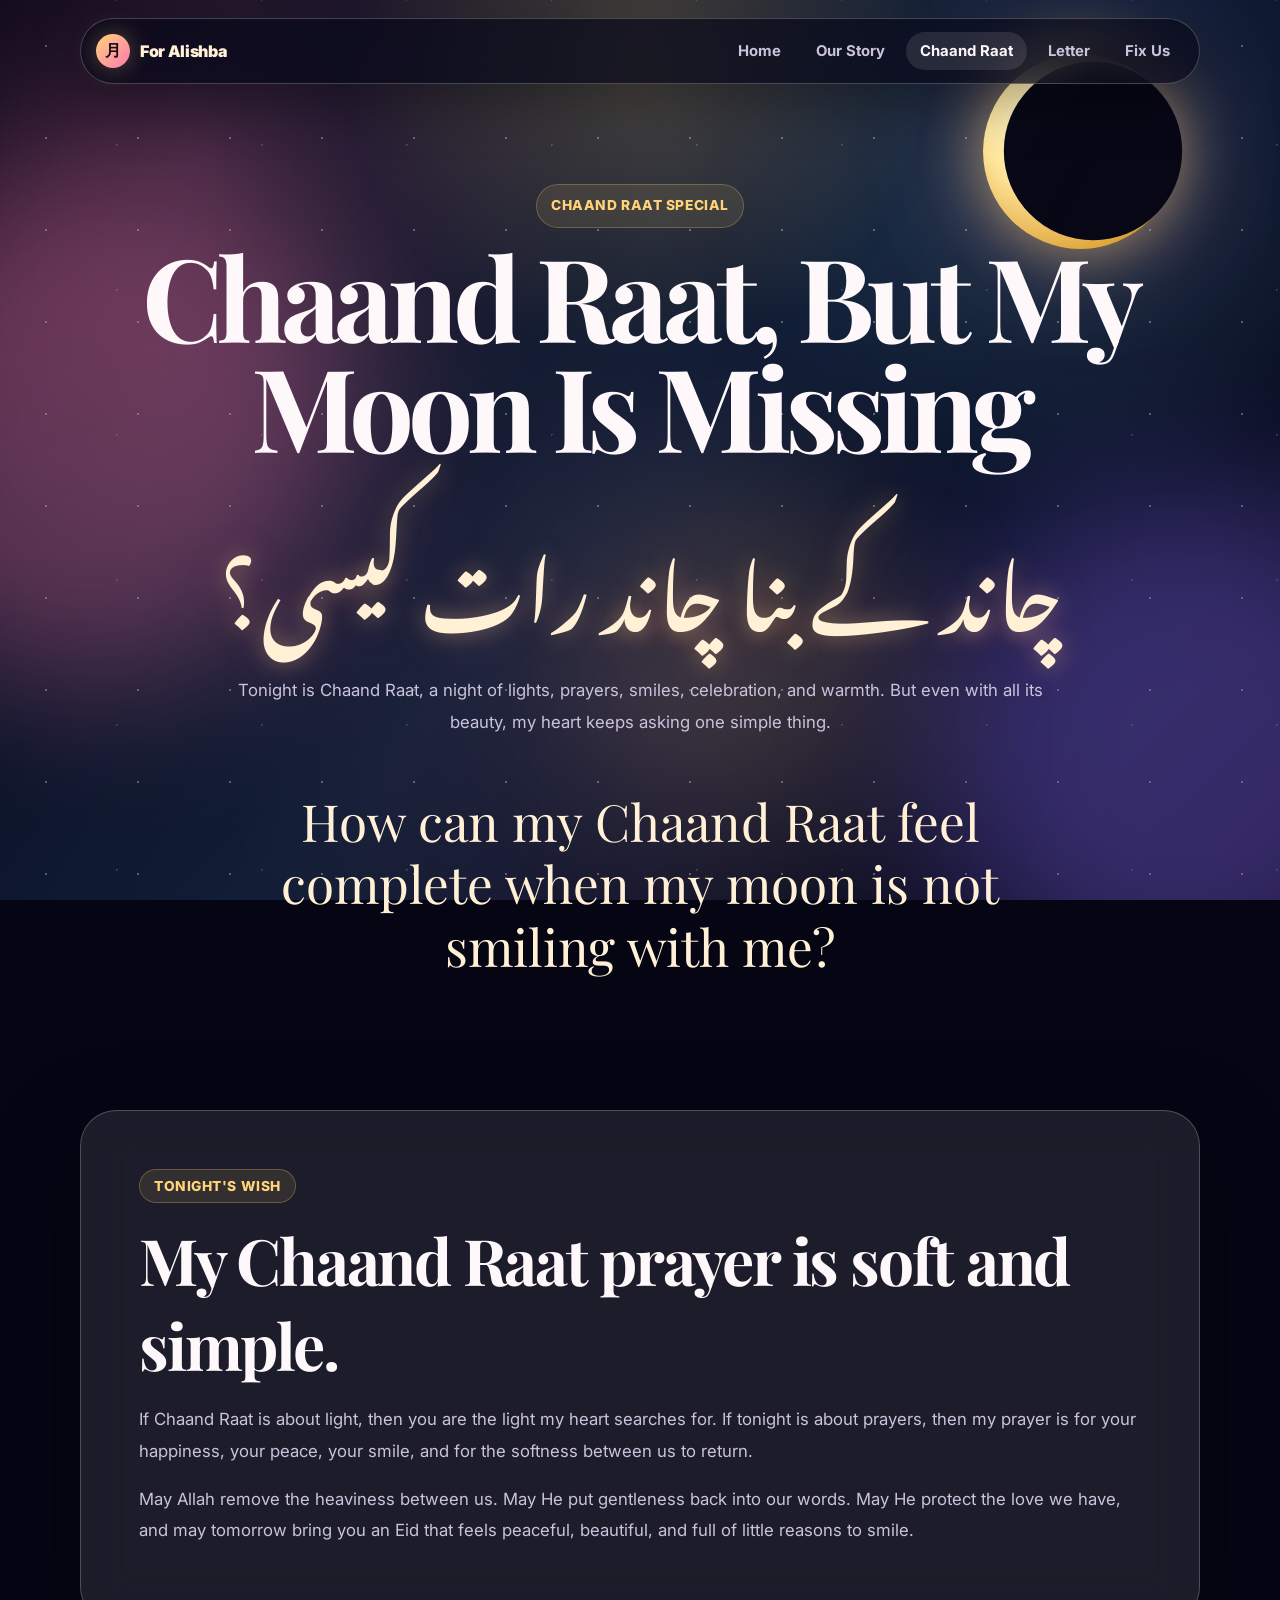
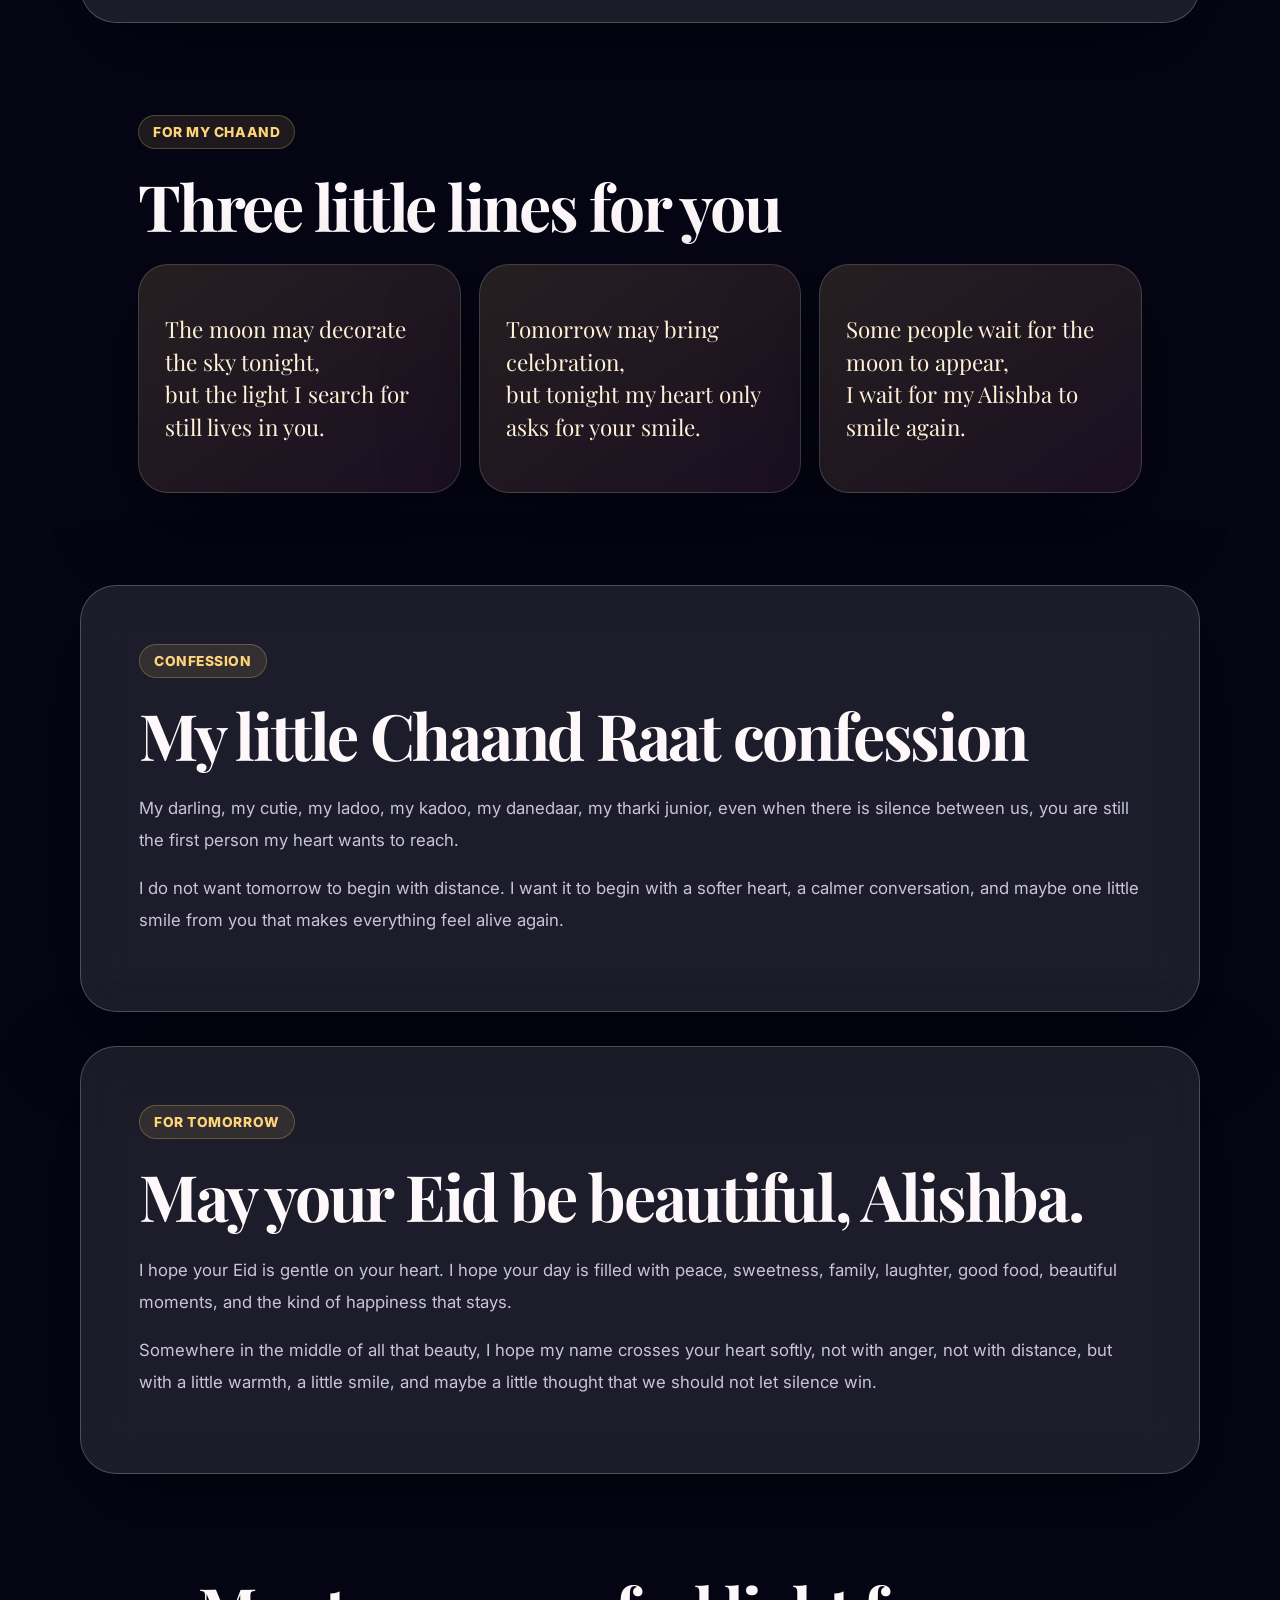
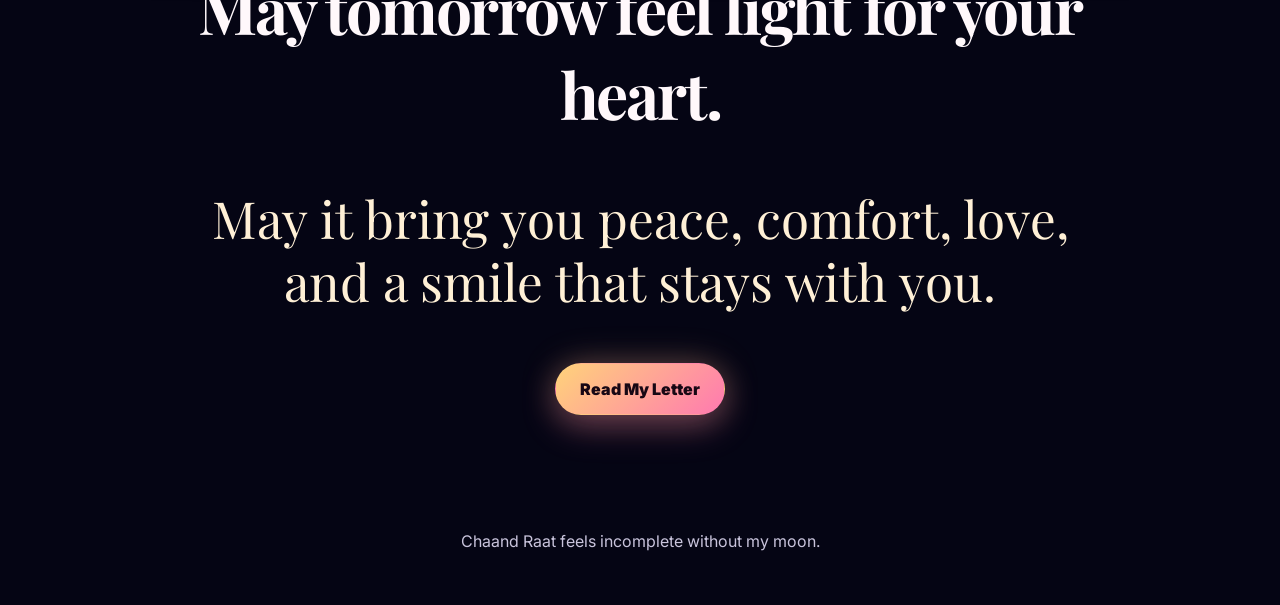
==== eid.html @ 57df5de3 "Add files via upload" ====
<!DOCTYPE html>
<html lang="en">
<head>
  <meta charset="UTF-8" />
  <meta name="viewport" content="width=device-width, initial-scale=1.0" />
  <title>Chaand Raat | For Alishba</title>
  <link rel="stylesheet" href="style.css" />
</head>
<body>
  <div class="animated-bg eid-bg" aria-hidden="true">
    <div class="moon eid-moon"></div>
    <div class="orb orb-one"></div>
    <div class="orb orb-two"></div>
    <div class="orb orb-three"></div>
    <div class="stars-layer"></div>
    <div class="floating-hearts"></div>
  </div>

  <header class="site-nav" id="siteNav">
    <a href="index.html" class="brand">
      <span class="brand-mark">月</span>
      <span>For Alishba</span>
    </a>

    <button class="nav-toggle" id="navToggle" aria-label="Open navigation" aria-expanded="false">
      <span></span>
      <span></span>
      <span></span>
    </button>

    <nav class="nav-links" id="navLinks">
      <a href="index.html">Home</a>
      <a href="story.html">Our Story</a>
      <a href="eid.html">Chaand Raat</a>
      <a href="letter.html">Letter</a>
      <a href="fix-us.html">Fix Us</a>
    </nav>
  </header>

  <main>
    <section class="page-hero center reveal">
      <p class="eyebrow">Chaand Raat Special</p>
      <h1>Chaand Raat, But My Moon Is Missing</h1>

      <p class="urdu-line large" dir="rtl">چاند کے بنا چاند رات کیسی؟</p>

      <p>
        Tonight is Chaand Raat, a night of lights, prayers, smiles, celebration, and warmth. But even with all its beauty, my heart keeps asking one simple thing.
      </p>

      <p class="big-line">
        How can my Chaand Raat feel complete when my moon is not smiling with me?
      </p>
    </section>

    <section class="section glass reveal">
      <div class="section-kicker">Tonight's wish</div>
      <h2>My Chaand Raat prayer is soft and simple.</h2>

      <p>
        If Chaand Raat is about light, then you are the light my heart searches for. If tonight is about prayers, then my prayer is for your happiness, your peace, your smile, and for the softness between us to return.
      </p>

      <p>
        May Allah remove the heaviness between us. May He put gentleness back into our words. May He protect the love we have, and may tomorrow bring you an Eid that feels peaceful, beautiful, and full of little reasons to smile.
      </p>
    </section>

    <section class="section reveal">
      <div class="section-kicker">For my chaand</div>
      <h2>Three little lines for you</h2>

      <div class="poetry-grid">
        <div class="poetry-card">
          <p>
            The moon may decorate the sky tonight,<br />
            but the light I search for still lives in you.
          </p>
        </div>

        <div class="poetry-card">
          <p>
            Tomorrow may bring celebration,<br />
            but tonight my heart only asks for your smile.
          </p>
        </div>

        <div class="poetry-card">
          <p>
            Some people wait for the moon to appear,<br />
            I wait for my Alishba to smile again.
          </p>
        </div>
      </div>
    </section>

    <section class="section glass reveal">
      <div class="section-kicker">Confession</div>
      <h2>My little Chaand Raat confession</h2>

      <p>
        My darling, my cutie, my ladoo, my kadoo, my danedaar, my tharki junior, even when there is silence between us, you are still the first person my heart wants to reach.
      </p>

      <p>
        I do not want tomorrow to begin with distance. I want it to begin with a softer heart, a calmer conversation, and maybe one little smile from you that makes everything feel alive again.
      </p>
    </section>

    <section class="section glass reveal">
      <div class="section-kicker">For tomorrow</div>
      <h2>May your Eid be beautiful, Alishba.</h2>

      <p>
        I hope your Eid is gentle on your heart. I hope your day is filled with peace, sweetness, family, laughter, good food, beautiful moments, and the kind of happiness that stays.
      </p>

      <p>
        Somewhere in the middle of all that beauty, I hope my name crosses your heart softly, not with anger, not with distance, but with a little warmth, a little smile, and maybe a little thought that we should not let silence win.
      </p>
    </section>

    <section class="section center reveal">
      <h2>May tomorrow feel light for your heart.</h2>
      <p class="big-line">
        May it bring you peace, comfort, love, and a smile that stays with you.
      </p>
      <a href="letter.html" class="btn primary">Read My Letter</a>
    </section>
  </main>

  <footer>
    Chaand Raat feels incomplete without my moon.
  </footer>

  <script src="script.js"></script>
</body>
</html>
---- style.css ----
@import url("https://fonts.googleapis.com/css2?family=Inter:wght@400;500;600;700;800;900&family=Playfair+Display:wght@600;700;800&family=Noto+Nastaliq+Urdu:wght@500;700&display=swap");

:root {
  --bg: #050514;
  --bg-soft: #111230;
  --text: #fff8fb;
  --muted: #c9c4dc;
  --pink: #ff79b0;
  --rose: #ff4f9a;
  --gold: #ffd37a;
  --cream: #fff0d6;
  --purple: #8d6cff;
  --aqua: #9df2ff;
  --glass: rgba(255, 255, 255, 0.095);
  --glass-strong: rgba(255, 255, 255, 0.145);
  --glass-border: rgba(255, 255, 255, 0.22);
  --shadow: 0 28px 90px rgba(0, 0, 0, 0.38);
}

* {
  box-sizing: border-box;
}

html {
  scroll-behavior: smooth;
}

body {
  margin: 0;
  min-height: 100vh;
  color: var(--text);
  background: var(--bg);
  font-family: "Inter", sans-serif;
  overflow-x: hidden;
}

body::-webkit-scrollbar {
  width: 10px;
}

body::-webkit-scrollbar-track {
  background: #080918;
}

body::-webkit-scrollbar-thumb {
  background: linear-gradient(var(--pink), var(--gold));
  border-radius: 999px;
}

a {
  color: inherit;
  text-decoration: none;
}

p {
  color: var(--muted);
  line-height: 1.88;
  font-size: 1.05rem;
}

h1,
h2,
h3 {
  margin: 0;
}

h1,
h2 {
  font-family: "Playfair Display", serif;
}

h1 {
  font-size: clamp(3rem, 9vw, 7.5rem);
  line-height: 0.95;
  letter-spacing: -0.055em;
}

h1 span {
  display: block;
  color: var(--gold);
}

h2 {
  font-size: clamp(2rem, 5vw, 4.1rem);
  margin-bottom: 1rem;
  letter-spacing: -0.035em;
}

h3 {
  font-size: 1.28rem;
  letter-spacing: -0.02em;
}

main {
  position: relative;
  z-index: 2;
}

.animated-bg {
  position: fixed;
  inset: 0;
  z-index: 0;
  overflow: hidden;
  pointer-events: none;
  background:
    radial-gradient(circle at 20% 15%, rgba(255, 121, 176, 0.22), transparent 28%),
    radial-gradient(circle at 85% 12%, rgba(255, 211, 122, 0.18), transparent 26%),
    radial-gradient(circle at 50% 100%, rgba(141, 108, 255, 0.16), transparent 42%),
    linear-gradient(135deg, #050514 0%, #111230 48%, #080717 100%);
}

.eid-bg {
  background:
    radial-gradient(circle at 50% 7%, rgba(255, 211, 122, 0.24), transparent 28%),
    radial-gradient(circle at 16% 18%, rgba(255, 121, 176, 0.18), transparent 30%),
    radial-gradient(circle at 82% 20%, rgba(157, 242, 255, 0.14), transparent 26%),
    linear-gradient(135deg, #050514 0%, #0b1730 52%, #080717 100%);
}

.animated-bg::before {
  content: "";
  position: absolute;
  inset: 0;
  background-image:
    radial-gradient(circle, rgba(255, 255, 255, 0.88) 1px, transparent 1px),
    radial-gradient(circle, rgba(255, 255, 255, 0.5) 1px, transparent 1px);
  background-size: 92px 92px, 145px 145px;
  background-position: 0 0, 44px 72px;
  opacity: 0.35;
  animation: starMove 38s linear infinite;
}

.animated-bg::after {
  content: "";
  position: absolute;
  inset: 0;
  background:
    linear-gradient(115deg, transparent 0%, rgba(255, 255, 255, 0.035) 45%, transparent 70%),
    radial-gradient(circle at 50% 80%, rgba(255, 121, 176, 0.08), transparent 44%);
}

@keyframes starMove {
  from {
    transform: translateY(0);
  }

  to {
    transform: translateY(-190px);
  }
}

.moon {
  position: absolute;
  top: 7%;
  right: 8%;
  width: 195px;
  height: 195px;
  border-radius: 50%;
  background:
    radial-gradient(circle at 35% 35%, #fff9df 0%, #ffe69b 38%, #e0a63b 74%, #7f5518 100%);
  box-shadow:
    0 0 60px rgba(255, 211, 122, 0.58),
    0 0 135px rgba(255, 121, 176, 0.28);
  animation: moonFloat 7.5s ease-in-out infinite;
}

.moon::after {
  content: "";
  position: absolute;
  top: -1px;
  right: -13px;
  width: 196px;
  height: 196px;
  border-radius: 50%;
  background: #070716;
  transform: scale(0.91);
}

.small-moon {
  width: 130px;
  height: 130px;
  opacity: 0.9;
}

.small-moon::after {
  width: 131px;
  height: 131px;
}

.eid-moon {
  top: 6%;
  right: 8%;
}

@keyframes moonFloat {
  0%, 100% {
    transform: translateY(0);
  }

  50% {
    transform: translateY(18px);
  }
}

.orb {
  position: absolute;
  border-radius: 999px;
  filter: blur(78px);
  opacity: 0.34;
  animation: orbMove 13s ease-in-out infinite alternate;
}

.orb-one {
  width: 520px;
  height: 520px;
  left: -170px;
  top: 18%;
  background: var(--pink);
}

.orb-two {
  width: 520px;
  height: 520px;
  right: -170px;
  bottom: -110px;
  background: var(--purple);
  animation-delay: 2s;
}

.orb-three {
  width: 330px;
  height: 330px;
  left: 45%;
  bottom: 8%;
  background: var(--gold);
  opacity: 0.14;
  animation-delay: 4s;
}

@keyframes orbMove {
  from {
    transform: translate(0, 0) scale(1);
  }

  to {
    transform: translate(70px, -45px) scale(1.15);
  }
}

.floating-hearts span {
  position: absolute;
  bottom: -40px;
  color: rgba(255, 121, 176, 0.8);
  font-size: 18px;
  animation: heartFloat linear forwards;
  text-shadow: 0 0 18px rgba(255, 121, 176, 0.45);
}

@keyframes heartFloat {
  from {
    transform: translateY(0) rotate(0deg);
    opacity: 0;
  }

  15% {
    opacity: 0.9;
  }

  to {
    transform: translateY(-112vh) rotate(360deg);
    opacity: 0;
  }
}

.site-nav {
  position: fixed;
  top: 18px;
  left: 50%;
  z-index: 50;
  width: min(1120px, calc(100% - 28px));
  transform: translateX(-50%);
  display: flex;
  align-items: center;
  justify-content: space-between;
  gap: 16px;
  padding: 13px 15px;
  border: 1px solid var(--glass-border);
  border-radius: 999px;
  background: rgba(7, 8, 25, 0.7);
  backdrop-filter: blur(22px);
  box-shadow: 0 18px 55px rgba(0, 0, 0, 0.32);
}

.brand {
  display: inline-flex;
  align-items: center;
  gap: 10px;
  color: var(--cream);
  font-weight: 900;
  letter-spacing: -0.02em;
  white-space: nowrap;
}

.brand-mark {
  display: grid;
  place-items: center;
  width: 34px;
  height: 34px;
  border-radius: 999px;
  color: #190812;
  background: linear-gradient(135deg, var(--gold), var(--pink));
  box-shadow: 0 0 25px rgba(255, 211, 122, 0.32);
}

.nav-links {
  display: flex;
  align-items: center;
  gap: 7px;
}

.nav-links a {
  padding: 10px 14px;
  border-radius: 999px;
  color: var(--muted);
  font-weight: 700;
  font-size: 0.93rem;
  transition: 0.25s ease;
}

.nav-links a:hover,
.nav-links a.active {
  color: var(--text);
  background: rgba(255, 255, 255, 0.105);
}

.nav-toggle {
  display: none;
  width: 44px;
  height: 44px;
  border: 1px solid var(--glass-border);
  border-radius: 999px;
  background: rgba(255, 255, 255, 0.08);
  cursor: pointer;
}

.nav-toggle span {
  display: block;
  width: 18px;
  height: 2px;
  margin: 4px auto;
  border-radius: 999px;
  background: var(--cream);
  transition: 0.25s ease;
}

.nav-toggle.open span:nth-child(1) {
  transform: translateY(6px) rotate(45deg);
}

.nav-toggle.open span:nth-child(2) {
  opacity: 0;
}

.nav-toggle.open span:nth-child(3) {
  transform: translateY(-6px) rotate(-45deg);
}

.full-screen {
  min-height: 100vh;
}

.hero,
.page-hero {
  width: min(1120px, calc(100% - 32px));
  margin: 0 auto;
  padding: 160px 0 82px;
}

.hero {
  display: grid;
  place-items: center;
  text-align: center;
}

.page-hero {
  padding-top: 170px;
}

.page-hero.center {
  text-align: center;
}

.page-hero p {
  max-width: 850px;
}

.center p {
  margin-left: auto;
  margin-right: auto;
}

.eyebrow,
.section-kicker {
  display: inline-flex;
  color: var(--gold);
  background: rgba(255, 211, 122, 0.1);
  border: 1px solid rgba(255, 211, 122, 0.25);
  padding: 8px 14px;
  border-radius: 999px;
  font-size: 0.86rem;
  font-weight: 800;
  letter-spacing: 0.04em;
  text-transform: uppercase;
}

.section-kicker {
  margin-bottom: 14px;
}

.hero-text {
  max-width: 790px;
  font-size: 1.18rem;
}

.urdu-line {
  margin: 28px 0 10px;
  font-family: "Noto Nastaliq Urdu", serif;
  font-size: clamp(2rem, 5vw, 4.5rem);
  color: var(--cream);
  text-shadow:
    0 0 22px rgba(255, 211, 122, 0.36),
    0 0 46px rgba(255, 121, 176, 0.24);
  line-height: 1.9;
}

.urdu-line.large {
  font-size: clamp(2.5rem, 7vw, 5.6rem);
}

.hero-actions {
  display: flex;
  gap: 14px;
  flex-wrap: wrap;
  justify-content: center;
  margin-top: 22px;
}

.btn {
  display: inline-flex;
  justify-content: center;
  align-items: center;
  min-height: 52px;
  padding: 0 24px;
  border-radius: 999px;
  border: 1px solid transparent;
  font-weight: 900;
  cursor: pointer;
  transition: 0.25s ease;
  font-family: "Inter", sans-serif;
  font-size: 1rem;
}

.btn.primary {
  color: #170714;
  background: linear-gradient(135deg, var(--gold), var(--pink));
  box-shadow:
    0 12px 35px rgba(255, 121, 176, 0.3),
    0 0 35px rgba(255, 211, 122, 0.25);
}

.btn.primary:hover {
  transform: translateY(-4px);
  box-shadow:
    0 18px 45px rgba(255, 121, 176, 0.42),
    0 0 45px rgba(255, 211, 122, 0.32);
}

.btn.soft {
  color: var(--text);
  border-color: var(--glass-border);
  background: rgba(255, 255, 255, 0.075);
}

.btn.soft:hover {
  transform: translateY(-4px);
  background: rgba(255, 255, 255, 0.12);
}

.mini-dashboard {
  width: min(720px, 100%);
  display: grid;
  grid-template-columns: repeat(3, 1fr);
  gap: 12px;
  margin-top: 36px;
}

.mini-dashboard div {
  padding: 16px;
  border: 1px solid var(--glass-border);
  border-radius: 24px;
  background: rgba(255, 255, 255, 0.075);
  backdrop-filter: blur(18px);
}

.mini-dashboard span {
  display: block;
  color: var(--muted);
  font-size: 0.78rem;
  text-transform: uppercase;
  letter-spacing: 0.08em;
}

.mini-dashboard strong {
  display: block;
  margin-top: 5px;
  color: var(--cream);
  font-size: 1.05rem;
}

.section {
  width: min(1120px, calc(100% - 32px));
  margin: 0 auto 34px;
  padding: clamp(28px, 6vw, 58px);
  border-radius: 36px;
}

.section.glass,
.letter-box,
.timeline-card,
.code-card,
.final-card {
  background: var(--glass);
  border: 1px solid var(--glass-border);
  box-shadow: var(--shadow);
  backdrop-filter: blur(24px);
}

.center {
  text-align: center;
}

.big-line {
  max-width: 880px;
  color: var(--cream);
  font-family: "Playfair Display", serif;
  font-size: clamp(1.7rem, 4vw, 3.35rem);
  line-height: 1.22;
}

.cards {
  display: grid;
  grid-template-columns: repeat(4, 1fr);
  gap: 18px;
}

.card {
  position: relative;
  min-height: 270px;
  padding: 24px;
  border-radius: 30px;
  background:
    linear-gradient(145deg, rgba(255, 255, 255, 0.13), rgba(255, 255, 255, 0.055));
  border: 1px solid rgba(255, 255, 255, 0.16);
  overflow: hidden;
  transition: 0.28s ease;
}

.card::before {
  content: "";
  position: absolute;
  right: -46px;
  bottom: -86px;
  width: 190px;
  height: 190px;
  border-radius: 999px;
  background: rgba(255, 121, 176, 0.19);
  filter: blur(20px);
}

.card:hover {
  transform: translateY(-8px);
  border-color: rgba(255, 211, 122, 0.45);
  box-shadow: 0 22px 75px rgba(0, 0, 0, 0.32);
}

.card span,
.tag {
  display: inline-flex;
  margin-bottom: 18px;
  color: var(--gold);
  font-weight: 900;
}

.card p {
  font-size: 0.98rem;
}

.timeline {
  width: min(1000px, calc(100% - 32px));
  margin: 0 auto;
  position: relative;
}

.timeline::before {
  content: "";
  position: absolute;
  left: 18px;
  top: 0;
  bottom: 0;
  width: 2px;
  background: linear-gradient(var(--pink), var(--gold), transparent);
}

.timeline-item {
  position: relative;
  padding-left: 58px;
  margin-bottom: 28px;
}

.timeline-dot {
  position: absolute;
  left: 8px;
  top: 28px;
  width: 22px;
  height: 22px;
  border-radius: 999px;
  background: linear-gradient(135deg, var(--gold), var(--pink));
  box-shadow: 0 0 25px rgba(255, 121, 176, 0.75);
}

.timeline-card,
.letter-box,
.code-card,
.final-card {
  border-radius: 36px;
  padding: clamp(24px, 5vw, 46px);
}

.letter-box {
  width: min(960px, calc(100% - 32px));
  margin: 0 auto 34px;
}

.letter-box h2 {
  color: var(--cream);
}

.nickname-cloud {
  display: flex;
  flex-wrap: wrap;
  gap: 12px;
  margin-top: 26px;
}

.nickname-cloud span {
  padding: 10px 14px;
  border-radius: 999px;
  background: rgba(255, 121, 176, 0.12);
  border: 1px solid rgba(255, 121, 176, 0.25);
  color: var(--cream);
  font-weight: 800;
}

.poetry-grid {
  display: grid;
  grid-template-columns: repeat(3, 1fr);
  gap: 18px;
}

.poetry-card {
  min-height: 215px;
  display: flex;
  align-items: center;
  padding: 26px;
  border-radius: 30px;
  background:
    linear-gradient(145deg, rgba(255, 211, 122, 0.13), rgba(255, 121, 176, 0.09));
  border: 1px solid rgba(255, 255, 255, 0.16);
  box-shadow: var(--shadow);
}

.poetry-card p {
  color: var(--cream);
  font-family: "Playfair Display", serif;
  font-size: 1.4rem;
  line-height: 1.45;
}

.code-card {
  width: min(900px, calc(100% - 32px));
  margin: 0 auto 34px;
  overflow: hidden;
  padding: 0;
}

.window-buttons {
  display: flex;
  gap: 8px;
  padding: 18px 22px;
  border-bottom: 1px solid rgba(255, 255, 255, 0.12);
}

.window-buttons span {
  width: 13px;
  height: 13px;
  border-radius: 999px;
  background: var(--pink);
}

.window-buttons span:nth-child(2) {
  background: var(--gold);
}

.window-buttons span:nth-child(3) {
  background: #73ffc2;
}

pre {
  margin: 0;
  padding: 28px;
  overflow-x: auto;
}

code {
  color: #fff4d6;
  font-size: 1rem;
  line-height: 1.8;
}

.promise-list {
  display: grid;
  gap: 14px;
}

.promise-list div {
  display: grid;
  grid-template-columns: 70px 1fr;
  align-items: center;
  padding: 18px;
  border-radius: 24px;
  background: rgba(255, 255, 255, 0.075);
  border: 1px solid rgba(255, 255, 255, 0.12);
}

.promise-list strong {
  color: var(--gold);
  font-size: 1.3rem;
}

.promise-list p {
  margin: 0;
}

.final-card {
  width: min(900px, calc(100% - 32px));
  margin: 0 auto 60px;
  text-align: center;
}

.hidden-message {
  max-height: 0;
  opacity: 0;
  overflow: hidden;
  transition: 0.5s ease;
}

.hidden-message.show {
  max-height: 520px;
  opacity: 1;
  margin-top: 24px;
}

.hidden-message h3 {
  color: var(--gold);
  font-size: 1.8rem;
}

footer {
  position: relative;
  z-index: 2;
  width: min(1120px, calc(100% - 32px));
  margin: 30px auto;
  padding: 24px;
  text-align: center;
  color: var(--muted);
}

.reveal {
  opacity: 0;
  transform: translateY(28px);
  transition: 0.75s ease;
}

.reveal.visible {
  opacity: 1;
  transform: translateY(0);
}

.reveal-delay {
  opacity: 0;
  transform: translateY(20px);
  animation: revealDelay 0.9s ease forwards;
  animation-delay: 0.45s;
}

@keyframes revealDelay {
  to {
    opacity: 1;
    transform: translateY(0);
  }
}

.confetti {
  position: fixed;
  top: -20px;
  z-index: 999;
  pointer-events: none;
  animation: confettiFall 3s linear forwards;
  text-shadow: 0 0 16px rgba(255, 255, 255, 0.35);
}

@keyframes confettiFall {
  to {
    transform: translateY(112vh) rotate(720deg);
    opacity: 0;
  }
}

@media (max-width: 900px) {
  .cards,
  .poetry-grid {
    grid-template-columns: 1fr 1fr;
  }

  .site-nav {
    border-radius: 28px;
    align-items: flex-start;
    flex-wrap: wrap;
  }

  .nav-toggle {
    display: block;
    margin-left: auto;
  }

  .nav-links {
    width: 100%;
    display: none;
    flex-direction: column;
    align-items: stretch;
    gap: 8px;
    padding-top: 10px;
  }

  .nav-links.open {
    display: flex;
  }

  .nav-links a {
    text-align: center;
    background: rgba(255, 255, 255, 0.065);
  }

  .hero,
  .page-hero {
    padding-top: 190px;
  }

  .mini-dashboard {
    grid-template-columns: 1fr;
  }
}

@media (max-width: 620px) {
  h1 {
    font-size: clamp(2.65rem, 16vw, 4.8rem);
  }

  .cards,
  .poetry-grid {
    grid-template-columns: 1fr;
  }

  .moon {
    width: 120px;
    height: 120px;
    right: 4%;
    top: 11%;
  }

  .moon::after {
    width: 121px;
    height: 121px;
  }

  .section,
  .letter-box,
  .timeline-card,
  .final-card {
    border-radius: 26px;
  }

  .timeline-item {
    padding-left: 42px;
  }

  .timeline::before {
    left: 12px;
  }

  .timeline-dot {
    left: 2px;
  }

  .promise-list div {
    grid-template-columns: 1fr;
    gap: 8px;
  }

  .hero-actions {
    width: 100%;
  }

  .btn {
    width: 100%;
  }
}
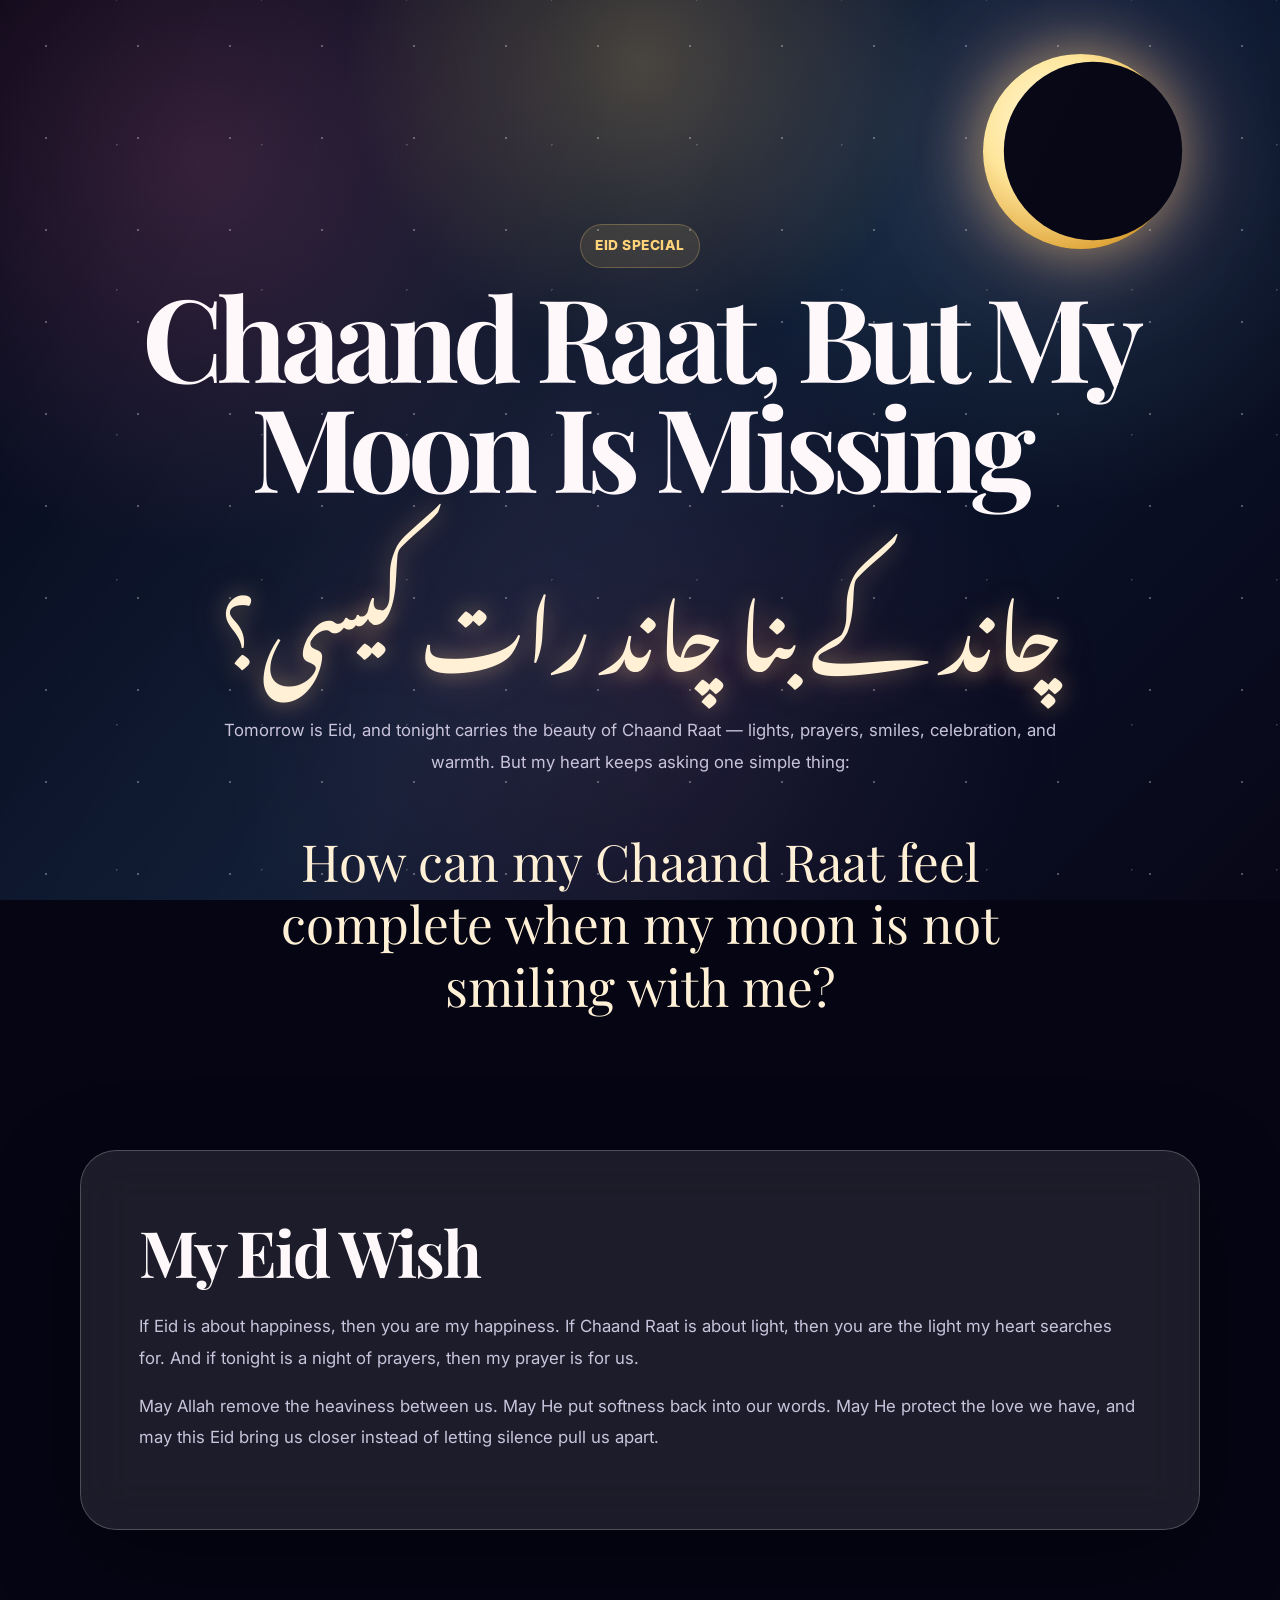
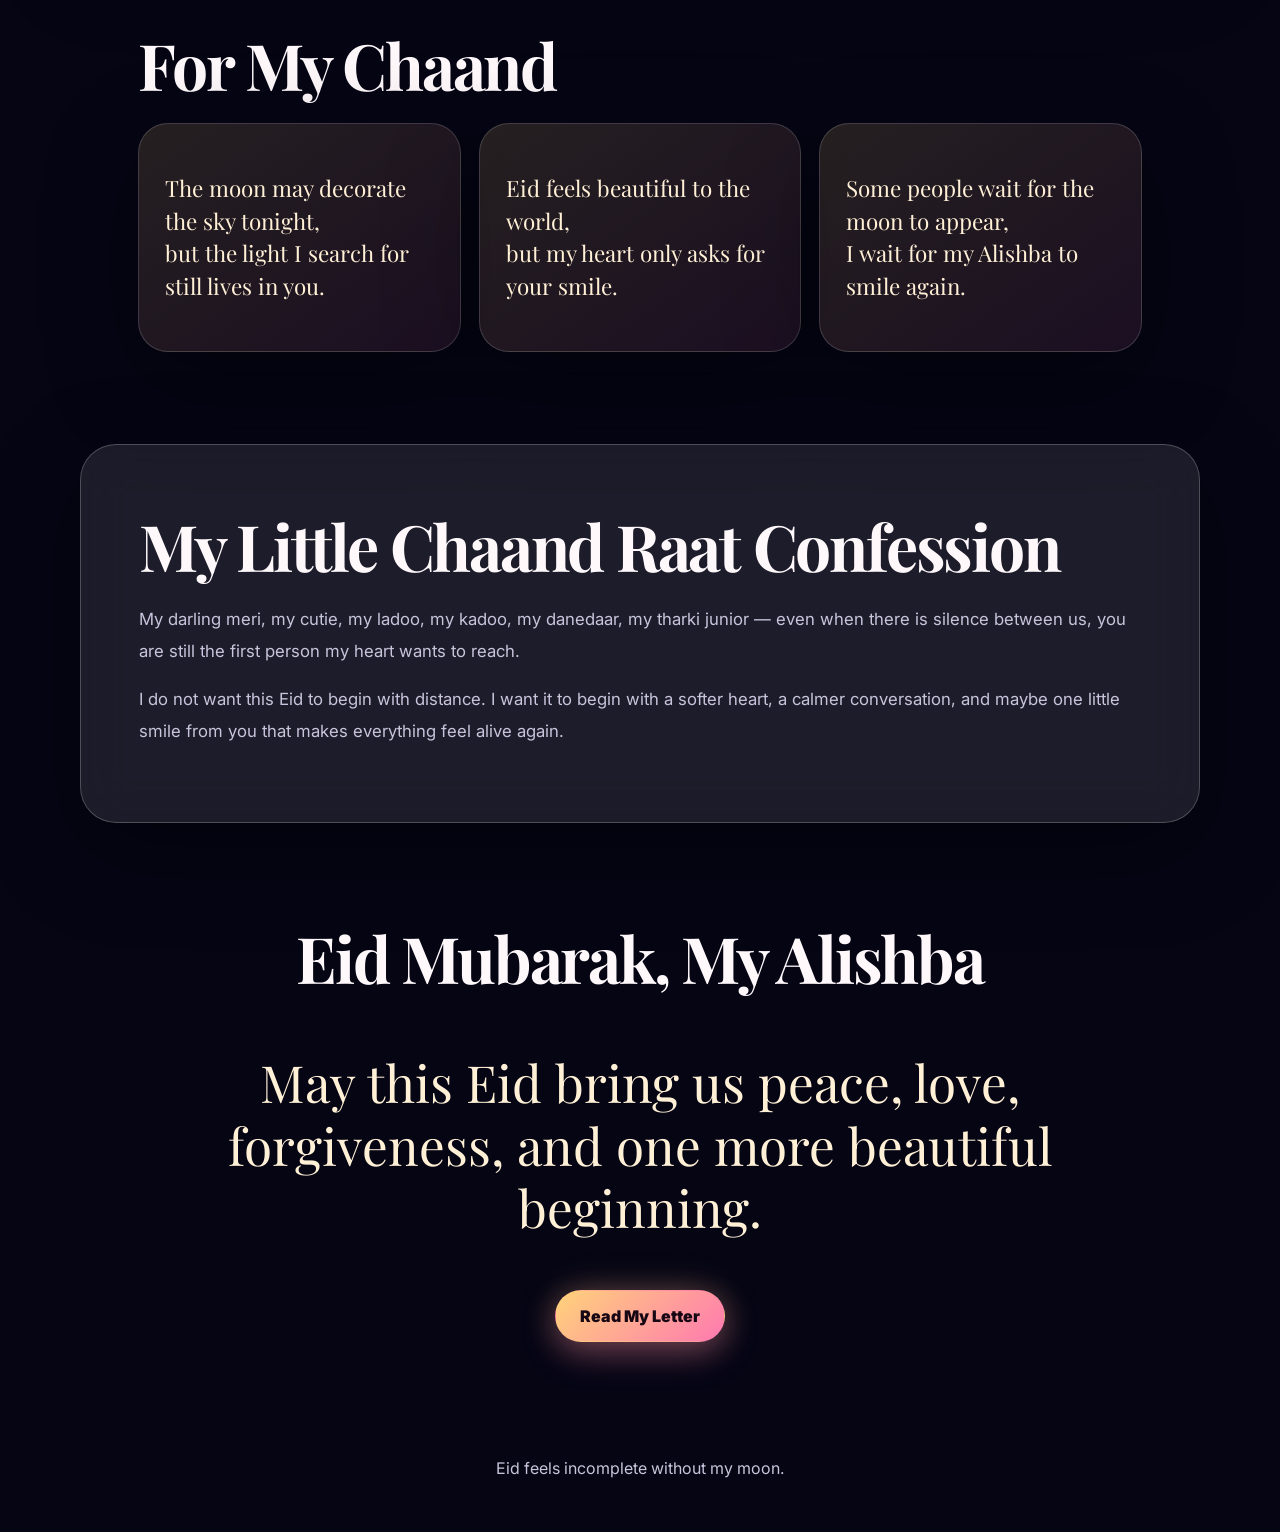
==== commit a6116f8a: "Update eid.html" ====
--- a/eid.html
+++ b/eid.html
@@ -7,29 +7,17 @@
   <link rel="stylesheet" href="style.css" />
 </head>
 <body>
-  <div class="animated-bg eid-bg" aria-hidden="true">
+  <div class="animated-bg eid-bg">
     <div class="moon eid-moon"></div>
-    <div class="orb orb-one"></div>
-    <div class="orb orb-two"></div>
-    <div class="orb orb-three"></div>
-    <div class="stars-layer"></div>
+    <div class="stars"></div>
+    <div class="aurora aurora-one"></div>
+    <div class="aurora aurora-two"></div>
     <div class="floating-hearts"></div>
   </div>
 
-  <header class="site-nav" id="siteNav">
-    <a href="index.html" class="brand">
-      <span class="brand-mark">月</span>
-      <span>For Alishba</span>
-    </a>
-
-    <button class="nav-toggle" id="navToggle" aria-label="Open navigation" aria-expanded="false">
-      <span></span>
-      <span></span>
-      <span></span>
-    </button>
-
-    <nav class="nav-links" id="navLinks">
-      <a href="index.html">Home</a>
+  <header class="nav">
+    <a href="index.html" class="logo">For Alishba</a>
+    <nav>
       <a href="story.html">Our Story</a>
       <a href="eid.html">Chaand Raat</a>
       <a href="letter.html">Letter</a>
@@ -39,13 +27,14 @@
 
   <main>
     <section class="page-hero center reveal">
-      <p class="eyebrow">Chaand Raat Special</p>
+      <p class="eyebrow">Eid Special</p>
       <h1>Chaand Raat, But My Moon Is Missing</h1>
 
       <p class="urdu-line large" dir="rtl">چاند کے بنا چاند رات کیسی؟</p>
 
       <p>
-        Tonight is Chaand Raat, a night of lights, prayers, smiles, celebration, and warmth. But even with all its beauty, my heart keeps asking one simple thing.
+        Tomorrow is Eid, and tonight carries the beauty of Chaand Raat — lights, prayers, smiles, celebration, and warmth.
+        But my heart keeps asking one simple thing:
       </p>
 
       <p class="big-line">
@@ -54,21 +43,21 @@
     </section>
 
     <section class="section glass reveal">
-      <div class="section-kicker">Tonight's wish</div>
-      <h2>My Chaand Raat prayer is soft and simple.</h2>
-
+      <h2>My Eid Wish</h2>
       <p>
-        If Chaand Raat is about light, then you are the light my heart searches for. If tonight is about prayers, then my prayer is for your happiness, your peace, your smile, and for the softness between us to return.
+        If Eid is about happiness, then you are my happiness.
+        If Chaand Raat is about light, then you are the light my heart searches for.
+        And if tonight is a night of prayers, then my prayer is for us.
       </p>
-
       <p>
-        May Allah remove the heaviness between us. May He put gentleness back into our words. May He protect the love we have, and may tomorrow bring you an Eid that feels peaceful, beautiful, and full of little reasons to smile.
+        May Allah remove the heaviness between us.
+        May He put softness back into our words.
+        May He protect the love we have, and may this Eid bring us closer instead of letting silence pull us apart.
       </p>
     </section>
 
     <section class="section reveal">
-      <div class="section-kicker">For my chaand</div>
-      <h2>Three little lines for you</h2>
+      <h2>For My Chaand</h2>
 
       <div class="poetry-grid">
         <div class="poetry-card">
@@ -80,8 +69,8 @@
 
         <div class="poetry-card">
           <p>
-            Tomorrow may bring celebration,<br />
-            but tonight my heart only asks for your smile.
+            Eid feels beautiful to the world,<br />
+            but my heart only asks for your smile.
           </p>
         </div>
 
@@ -95,42 +84,28 @@
     </section>
 
     <section class="section glass reveal">
-      <div class="section-kicker">Confession</div>
-      <h2>My little Chaand Raat confession</h2>
-
+      <h2>My Little Chaand Raat Confession</h2>
       <p>
-        My darling, my cutie, my ladoo, my kadoo, my danedaar, my tharki junior, even when there is silence between us, you are still the first person my heart wants to reach.
+        My darling meri, my cutie, my ladoo, my kadoo, my danedaar, my tharki junior —
+        even when there is silence between us, you are still the first person my heart wants to reach.
       </p>
-
       <p>
-        I do not want tomorrow to begin with distance. I want it to begin with a softer heart, a calmer conversation, and maybe one little smile from you that makes everything feel alive again.
-      </p>
-    </section>
-
-    <section class="section glass reveal">
-      <div class="section-kicker">For tomorrow</div>
-      <h2>May your Eid be beautiful, Alishba.</h2>
-
-      <p>
-        I hope your Eid is gentle on your heart. I hope your day is filled with peace, sweetness, family, laughter, good food, beautiful moments, and the kind of happiness that stays.
-      </p>
-
-      <p>
-        Somewhere in the middle of all that beauty, I hope my name crosses your heart softly, not with anger, not with distance, but with a little warmth, a little smile, and maybe a little thought that we should not let silence win.
+        I do not want this Eid to begin with distance.
+        I want it to begin with a softer heart, a calmer conversation, and maybe one little smile from you that makes everything feel alive again.
       </p>
     </section>
 
     <section class="section center reveal">
-      <h2>May tomorrow feel light for your heart.</h2>
+      <h2>Eid Mubarak, My Alishba</h2>
       <p class="big-line">
-        May it bring you peace, comfort, love, and a smile that stays with you.
+        May this Eid bring us peace, love, forgiveness, and one more beautiful beginning.
       </p>
       <a href="letter.html" class="btn primary">Read My Letter</a>
     </section>
   </main>
 
   <footer>
-    Chaand Raat feels incomplete without my moon.
+    Eid feels incomplete without my moon.
   </footer>
 
   <script src="script.js"></script>
